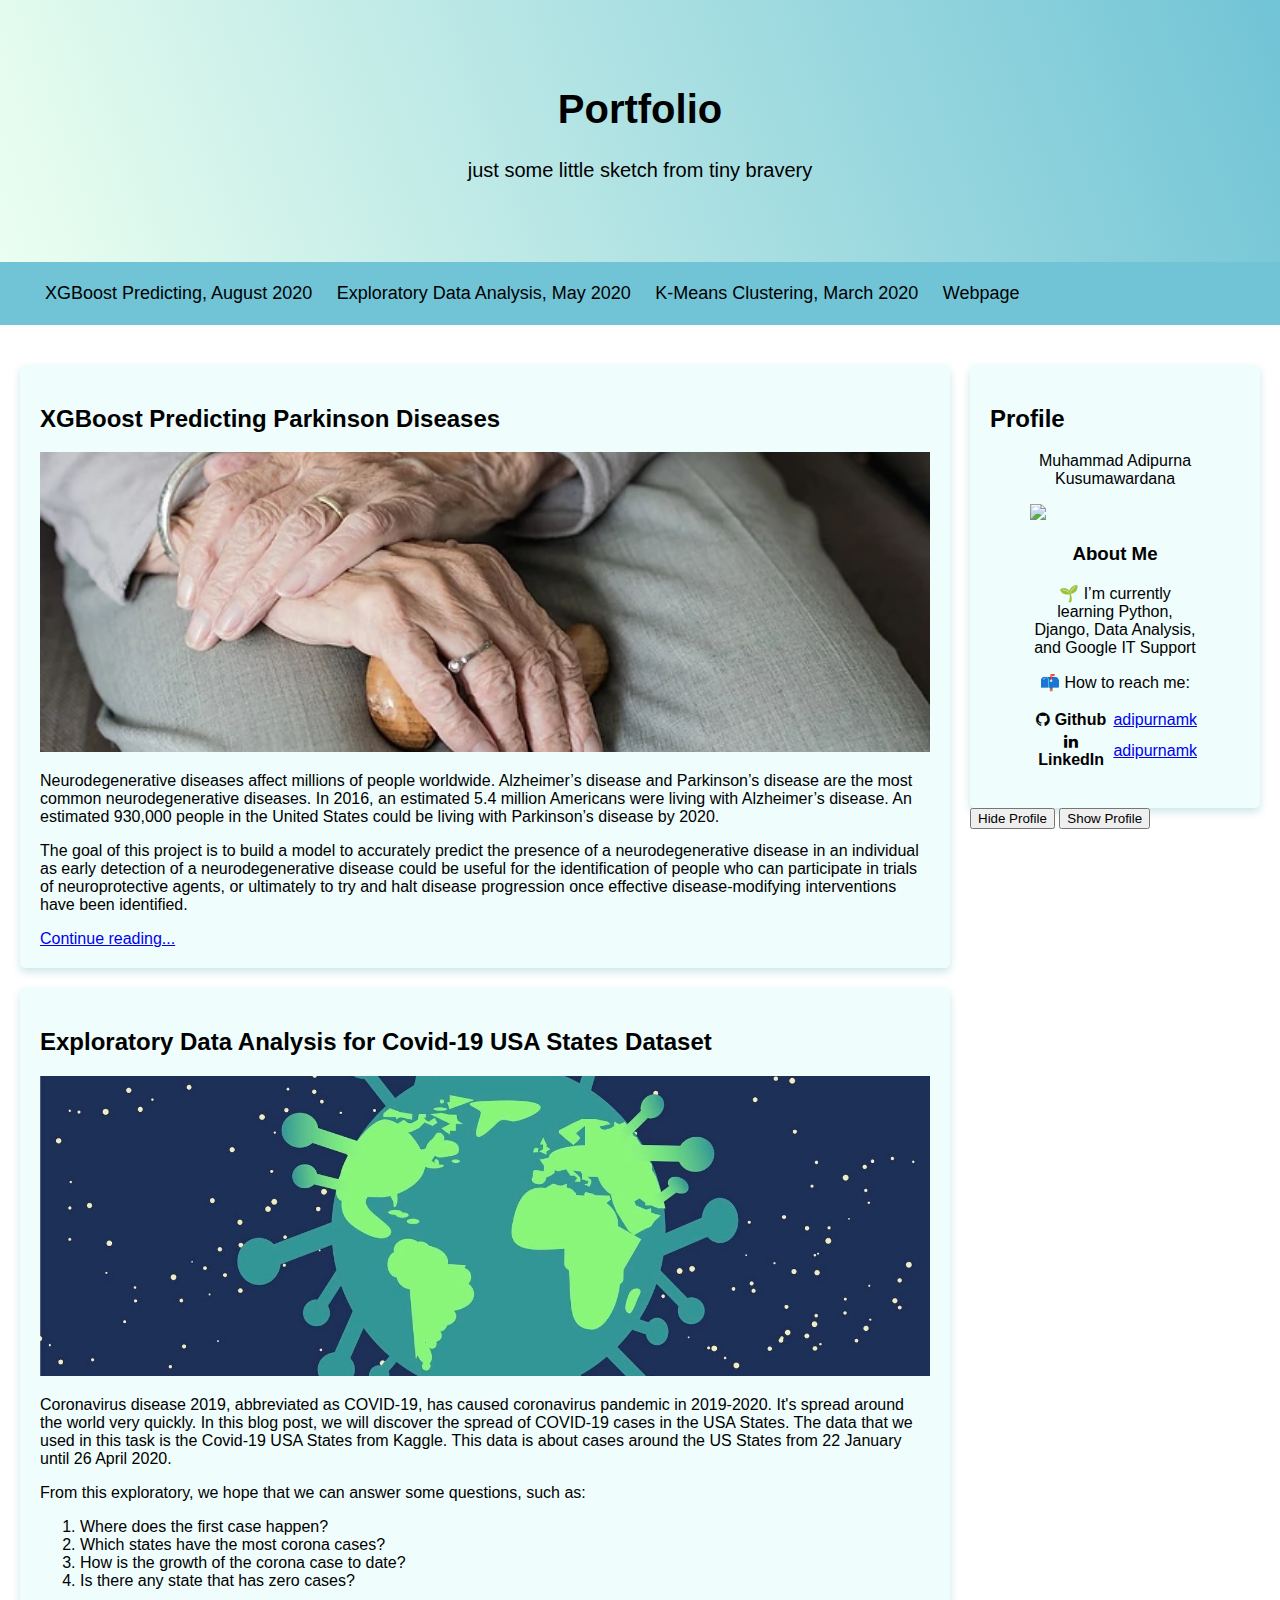
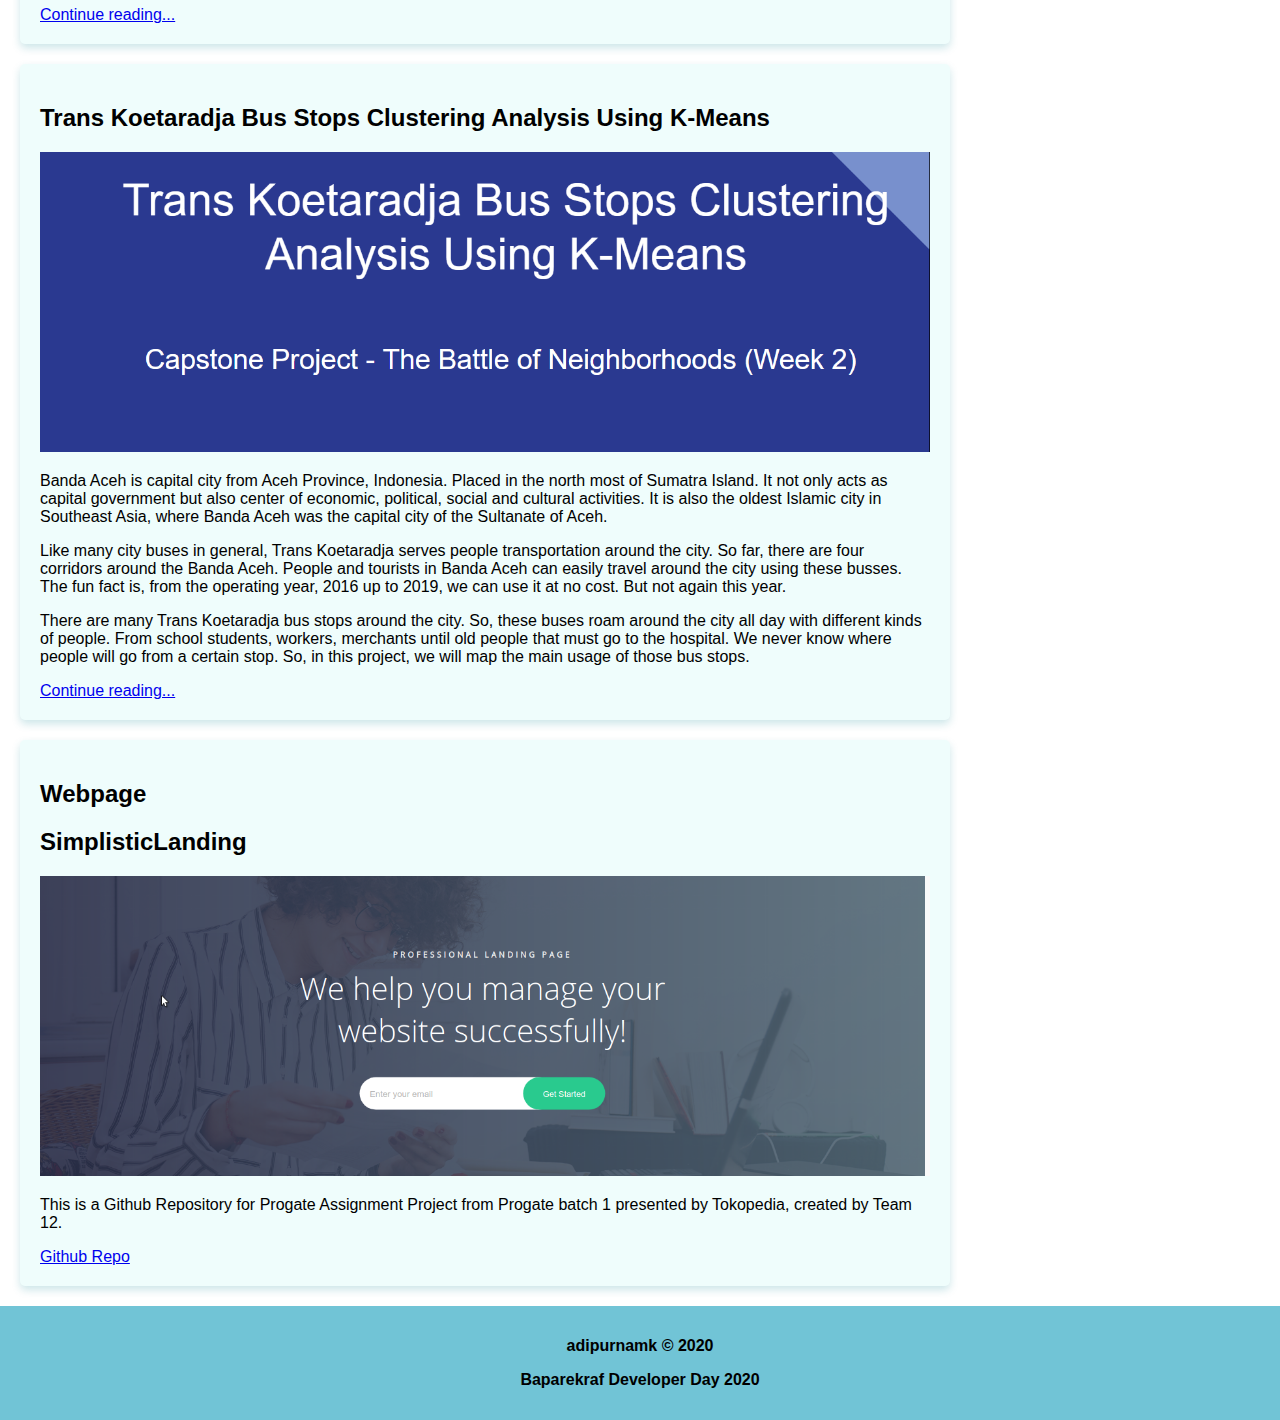
==== index.html @ 49d94e96 "Initial commit" ====
<!DOCTYPE html>
<html>

<head>
	<meta name="viewport" content="width=device-width, initial-scale=1">
	<link rel="stylesheet" href="https://cdnjs.cloudflare.com/ajax/libs/font-awesome/4.7.0/css/font-awesome.min.css">
	<link rel="stylesheet" href="assets/styles/style.css">
</head>

<body>
	<header>
		<div class="jumbotron gradient">
			<h1>Portfolio</h1>
			<p>just some little sketch from tiny bravery</p>
		</div>
		<nav>
			<ul>
				<li><a href="#xgboost">XGBoost Predicting, August 2020</a></li>
				<li><a href="#eda">Exploratory Data Analysis, May 2020</a></li>
				<li><a href="#clustering">K-Means Clustering, March 2020</a></li>
				<li><a href="#web">Webpage</a></li>
			</ul>
		</nav>
	</header>
	<main>
		<div id="content">
			<article id="xgboost" class="card">
				<h2 id="xgboost" href="">XGBoost Predicting Parkinson Diseases</h2>
				<img src="assets/image/xgboost.webp" class='featured-image' alt="xgboost">
				<p>
					Neurodegenerative diseases affect millions of people worldwide. Alzheimer’s disease and Parkinson’s disease
					are the most common neurodegenerative diseases. In 2016, an estimated 5.4 million Americans were living with
					Alzheimer’s disease. An estimated 930,000 people in the United States could be living with Parkinson’s disease
					by 2020.
				</p>
				<p>
					The goal of this project is to build a model to accurately predict the presence of a neurodegenerative
					disease in an individual as early detection of a neurodegenerative disease could be useful for the
					identification of people who can participate in trials of neuroprotective agents, or ultimately to try and
					halt disease progression once effective disease-modifying interventions have been identified.
				</p>
				<a href="https://www.datainsightonline.com/post/xgboost_predicting-parkinson-diseases">Continue reading...</a>
			</article>
			<article id="eda" class="card">
				<h2 id="eda">Exploratory Data Analysis for Covid-19 USA States Dataset</h2>
				<img src="assets/image/corona.jpeg" class='featured-image' alt="eda">
				<p>Coronavirus disease 2019, abbreviated as COVID-19, has caused coronavirus pandemic in 2019-2020. It's spread
					around the world very quickly.
					In this blog post, we will discover the spread of COVID-19 cases in the USA States. The data that we used in
					this task is the Covid-19 USA States from Kaggle. This data is about cases around the US States from 22
					January until 26 April 2020.
				</p>
				<p>From this exploratory, we hope that we can answer some questions, such as:
					<ol>
						<li>Where does the first case happen?</li>
						<li>Which states have the most corona cases?</li>
						<li>How is the growth of the corona case to date?</li>
						<li>Is there any state that has zero cases?</li>
					</ol>
				</p>
				<a href="https://www.datainsightonline.com/post/exploratory-data-analysis-for-covid-19-usa-states-dataset">Continue
					reading...</a>
			</article>
			<article id="clustering" class="card">
				<h2 id="clustering">Trans Koetaradja Bus Stops Clustering Analysis Using K-Means</h2>
				<img src="assets/image/trans.png" class='featured-image' alt="clustering">
				<p>Banda Aceh is capital city from Aceh Province, Indonesia. Placed in the north most of Sumatra Island. It not
					only acts as capital government but also center of economic, political, social and cultural activities. It is
					also the oldest Islamic city in Southeast Asia, where Banda Aceh was the capital city of the Sultanate of
					Aceh.</p>
				<p>Like many city buses in general, Trans Koetaradja serves people transportation around the city. So far, there
					are four corridors around the Banda Aceh. People and tourists in Banda Aceh can easily travel around the city
					using these busses. The fun fact is, from the operating year, 2016 up to 2019, we can use it at no cost. But
					not again this year.</p>
				<p>There are many Trans Koetaradja bus stops around the city. So, these buses roam around the city all day with
					different kinds of people. From school students, workers, merchants until old people that must go to the
					hospital. We never know where people will go from a certain stop. So, in this project, we will map the main
					usage of those bus stops.</p>
				<a href="https://docs.google.com/document/d/1LCYiROOXdjbVHc9XHKuk8m24MvnyOheEkSGRGWt16Z0/edit#">Continue
					reading...</a>
			</article>
			<article id="web" class="card">
				<h2 id="web">Webpage</h2>
				<h2>SimplisticLanding</h2>
				<img src="assets/image/progate12.png" class='featured-image' alt="progate">
				<p>This is a Github Repository for Progate Assignment Project from Progate batch 1 presented by Tokopedia,
					created by Team 12.</p>
				<a href="https://github.com/wellyaditama/ProgateAssignmentTeam12">Github Repo</a>
			</article>
		</div>
		<aside>
			<article class="profile card" id="profile">
				<h2>Profile</h2>
				<p>Muhammad Adipurna Kusumawardana</p>
				<figure>
					<img src="assets/image/pasfoto.jpg" class="center">
					<section>
						<h3>About Me</h3>
						<table class="center">
							<tr>
								<th><i class="fa fa-github" aria-hidden="true"></i> Github</th>
								<td><a href='https://github.com/adipurnamk'>adipurnamk</td>
							</tr>
							<tr>
								<th><i class="fa fa-linkedin "></i> LinkedIn</th>
								<td><a href='https://www.linkedin.com/in/adipurnamk/'>adipurnamk</td>
							</tr>
							<p>🌱 I’m currently learning Python, Django, Data Analysis, and Google IT Support</p>
							<p>📫 How to reach me:</p>
						</table>
					</section>
				</figure>
			</article>
			<article>
				<input type="button" value="Hide Profile" onclick="document.getElementById('profile').style.visibility='hidden'">
				<input type="button" value="Show Profile" onclick="document.getElementById('profile').style.visibility='visible'">
			</article>
		</aside>
	</main>
	<footer>
		<p>adipurnamk &#169; 2020</p>
		<p>Baparekraf Developer Day 2020</p>
	</footer>
	<script src="assets/javascript.js"></script>

</body>

</html>
---- assets/styles/style.css ----
@import url('<link href="https://fonts.googleapis.com/css2?family=Oxygen:wght@300&display=swap" rel="stylesheet">');

.jumbotron {
   font-size: 20px;
   padding: 60px;
   background-image: linear-gradient(250deg, #71c4d6, #ebfff0);
   text-align: center;
}

nav {
   background-color: #71c4d6;
   padding: 5px;
   position: sticky;
   top: 0;
}

nav li {
   display: inline;
   list-style-type: none;
   margin-right: 20px;
}

nav a {
   font-size: 18px;
   font-weight: 400;
   text-decoration: none;
   color: black;
}

nav a:hover {
   font-weight: bold;
}

h2, h3 {
   color: black;
}


.profile header {
   text-align: center;
}

.featured-image {
   width: 100%;
   max-height: 300px;
   object-fit: cover;
   object-position: center;
}

body {
   font-family: 'Oxygen', sans-serif;
   margin: 0;
   padding: 0;
  
}

main {
   
   padding: 20px;
}

.card {
   background-color: #effdfc;
   box-shadow: 0 4px 8px 0 rgba(1, 132, 144, 0.2);
   border-radius: 5px;
   padding: 20px;
   margin-top: 20px;
}

.profile img {
   width: 200px;
}

footer {
   padding: 15px;
   /* color: white; */
   background-color: #71c4d6;
   text-align: center;
   font-weight: bold;
}

#content {
   float: left;
   width: 75%;
}

aside {
   float: right;
   width: 25%;
}

main {
   padding: 20px;
   overflow: auto;
}

aside {
   float: right;
   width: 25%;
   padding-left: 20px;
}

aside p,
h3,
img {
   text-align: center;
}

* {
   box-sizing: border-box;
}

@media screen and (max-width: 1000px) {

   nav
   li {
      display:  flex;
      flex-wrap: wrap;
      padding-bottom: 5px;
   }

   #content,
   aside {
      width: 100%;
      padding: 0;
   }

   .center {
      display: block;
      margin-left: auto;
      margin-right: auto;
      width: 50%;
    }
}

header {
   display: inline;
}
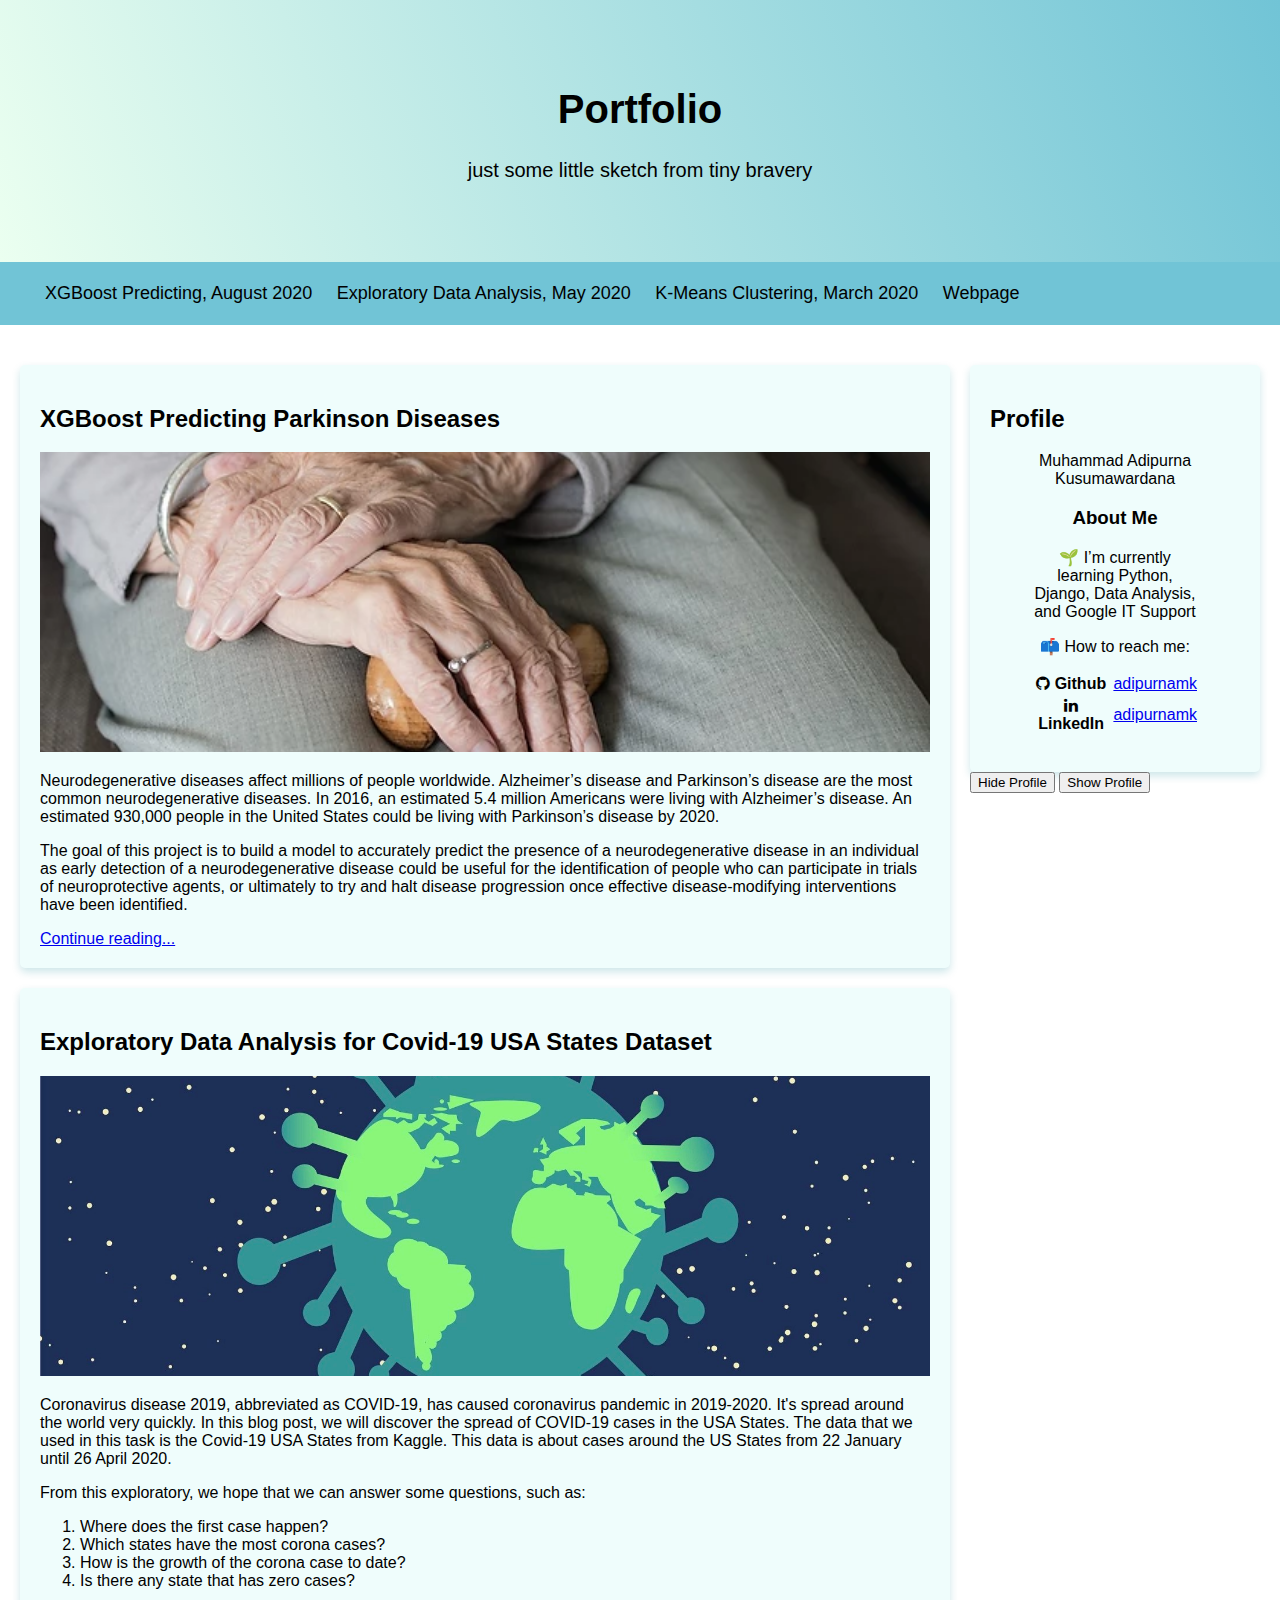
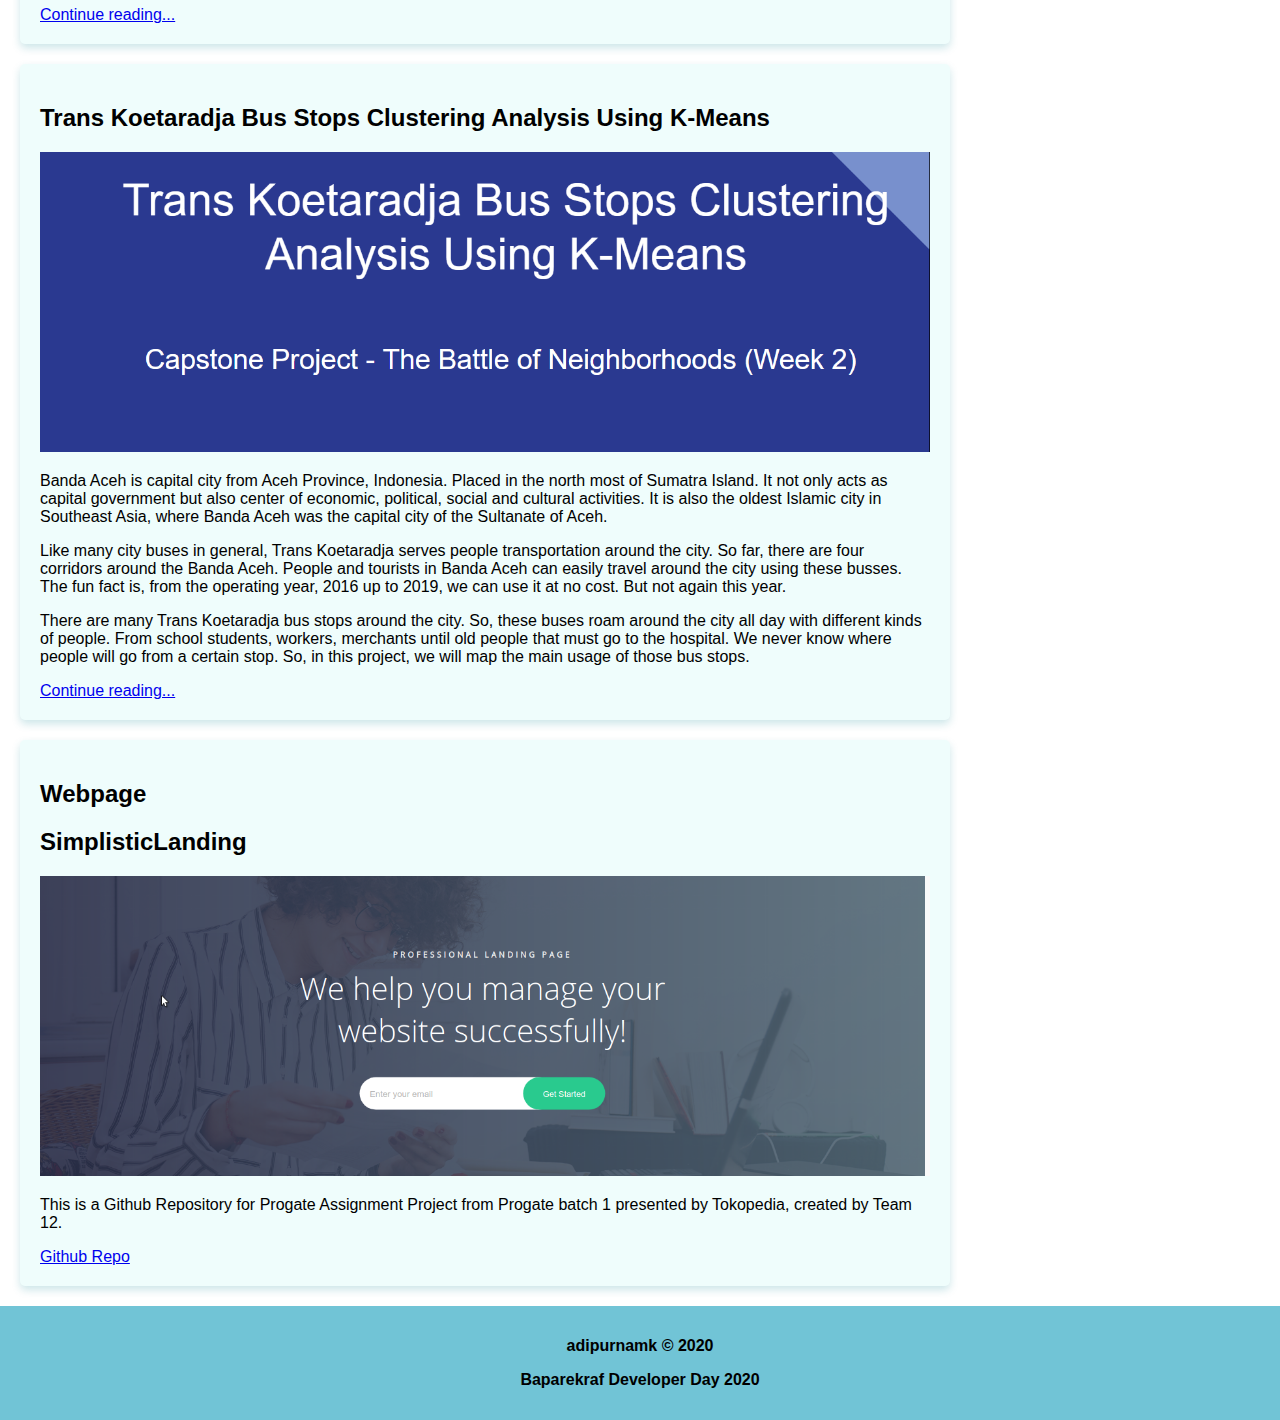
==== commit f3c0d62a: "Update index.html" ====
--- a/index.html
+++ b/index.html
@@ -93,7 +93,7 @@
 				<h2>Profile</h2>
 				<p>Muhammad Adipurna Kusumawardana</p>
 				<figure>
-					<img src="assets/image/pasfoto.jpg" class="center">
+					<!-- <img src="assets/image/pasfoto.jpg" class="center"> -->
 					<section>
 						<h3>About Me</h3>
 						<table class="center">
